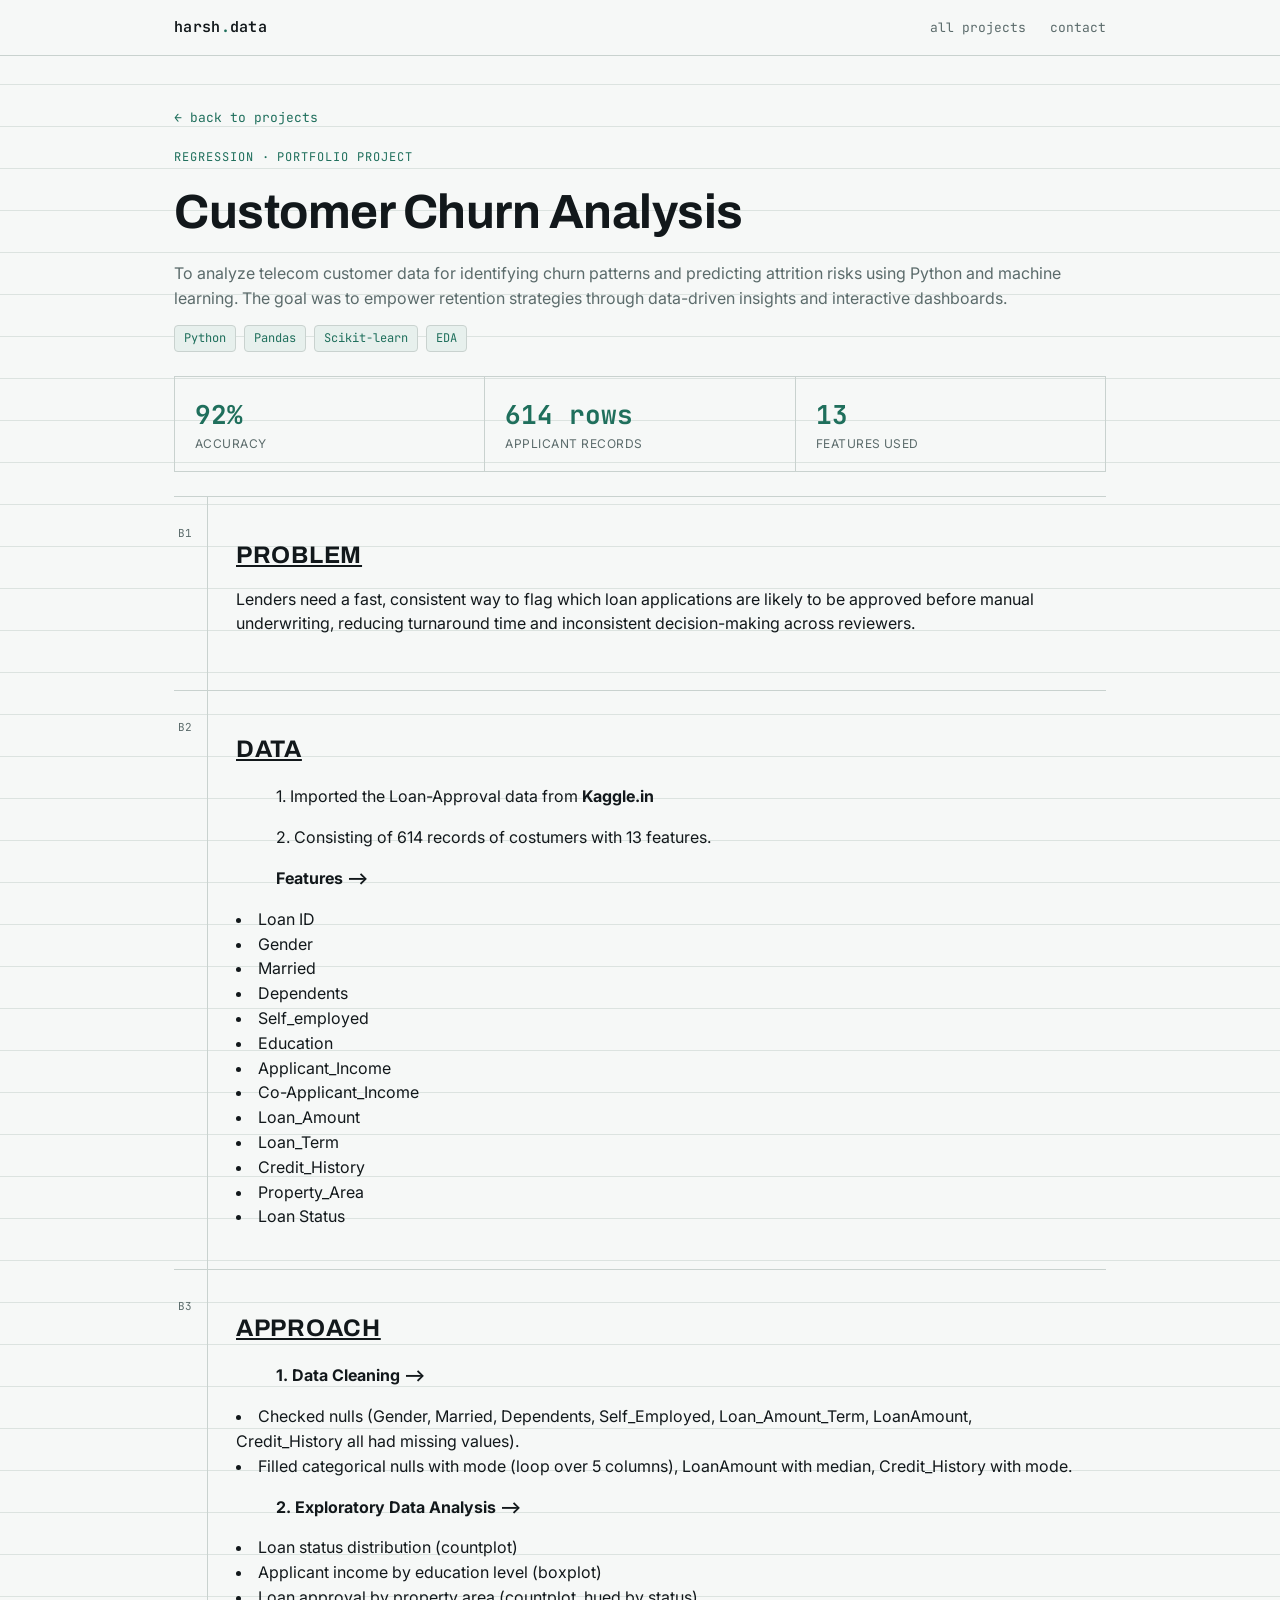
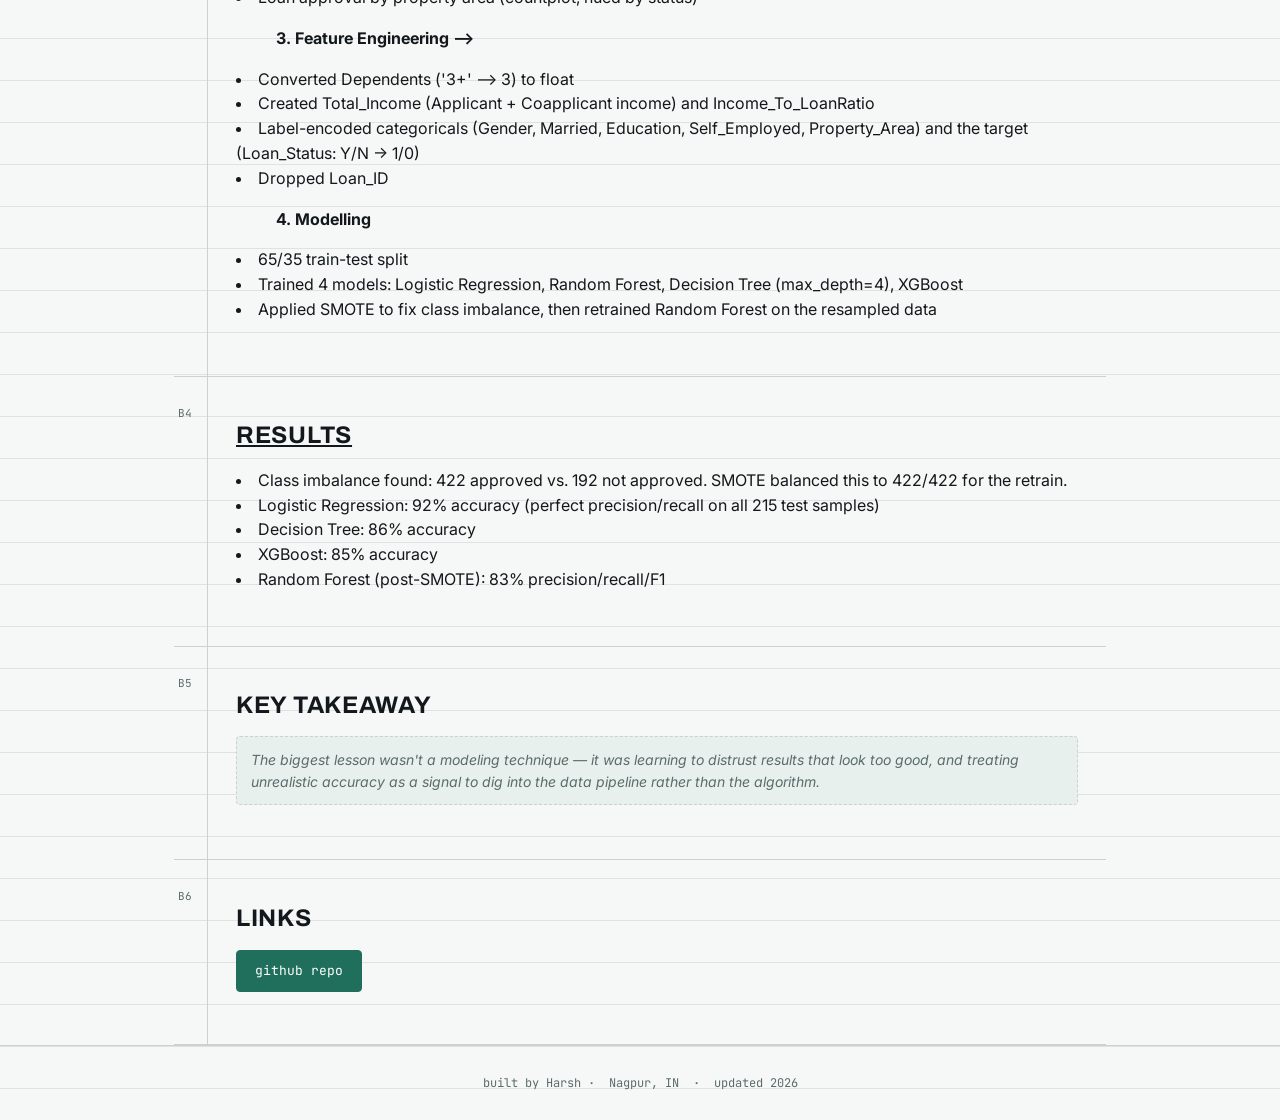
==== projects/customer-churn-analysis.html @ cf3ce02c "adding projects" ====
<!DOCTYPE html>
<html lang="en">
<head>
<meta charset="UTF-8">
<meta name="viewport" content="width=device-width, initial-scale=1.0">
<title>Customer Churn Analysis - Harsh</title>
<link rel="preconnect" href="https://fonts.googleapis.com">
<link href="https://fonts.googleapis.com/css2?family=Archivo:wght@600;700;800&family=Inter:wght@400;500&family=JetBrains+Mono:wght@400;500;600&display=swap" rel="stylesheet">
<link rel="stylesheet" href="style.css">
</head>
<body>

<nav class="nav">
  <div class="nav-inner">
    <div class="nav-logo">harsh<span>.</span>data</div>
    <div class="nav-links">
      <a href="../index.html#projects">all projects</a>
      <a href="../index.html#contact">contact</a>
    </div>
  </div>
</nav>

<main class="sheet">

  <section class="project-hero">
    <a class="back-link" href="../index.html#projects">&larr; back to projects</a>

    <span class="eyebrow">Regression · Portfolio Project</span>
    <h1>Customer Churn Analysis</h1>
    <p class="muted">To analyze telecom customer data for identifying churn patterns and predicting attrition risks using Python and machine learning. The goal was to empower retention strategies through data-driven insights and interactive dashboards.</p>

    <div class="tags">
      <span class="tag">Python</span>
      <span class="tag">Pandas</span>
      <span class="tag">Scikit-learn</span>
      <span class="tag">EDA</span>
    </div>
  </section>

  <div class="stat-strip">
    <div class="stat">
      <div class="num">92%</div>
      <div class="label">accuracy</div>
    </div>
    <div class="stat">
      <div class="num">614 rows</div>
      <div class="label">applicant records</div>
    </div>
    <div class="stat">
      <div class="num">13</div>
      <div class="label">features used</div>
    </div>
  </div>

  <section class="row">
    <div class="row-label">B1</div>
    <div class="row-content">
      <h2><u>Problem</u></h2>
      <p>Lenders need a fast, consistent way to flag which loan applications are likely to be approved before manual underwriting, reducing turnaround time and inconsistent decision-making across reviewers.</p>
    </div>
  </section>

  <section class="row">
    <div class="row-label">B2</div>
    <div class="row-content">
      <h2><u>Data</u></h2>
      <p><ul>1. Imported the Loan-Approval data from <b>Kaggle.in</b></ul>
        <ul>2. Consisting of 614 records of costumers with 13 features.</ul>
        <ul><b>Features --></b></ul></p>
              <li>Loan ID </li>
              <li>Gender</li>
              <li>Married</li>
              <li>Dependents</li>
              <li>Self_employed</li>
              <li>Education</li>
              <li>Applicant_Income</li>
              <li>Co-Applicant_Income</li>
              <li>Loan_Amount</li>
              <li>Loan_Term</li>
              <li>Credit_History</li>
              <li>Property_Area</li>
              <li>Loan Status</li>
    </div>
  </section>

  <section class="row">
    <div class="row-label">B3</div>
    <div class="row-content">
      <h2><u>Approach</u></h2>
      <p>
        <ul><b>1. Data Cleaning --></b></ul>
      <li>Checked nulls (Gender, Married, Dependents, Self_Employed, Loan_Amount_Term, LoanAmount, Credit_History all had missing values).</li>
      <li>Filled categorical nulls with mode (loop over 5 columns), LoanAmount with median, Credit_History with mode.</li>
        
        <ul><b>2. Exploratory Data Analysis --></b></ul>
      <li>Loan status distribution (countplot)</li>
      <li>Applicant income by education level (boxplot)</li>
      <li>Loan approval by property area (countplot, hued by status)</li>
        
        <ul><b>3. Feature Engineering --></b></ul>
      <li>Converted Dependents ('3+' --> 3) to float</li>
      <li>Created Total_Income (Applicant + Coapplicant income) and Income_To_LoanRatio</li>
      <li>Label-encoded categoricals (Gender, Married, Education, Self_Employed, Property_Area) and the target (Loan_Status: Y/N → 1/0)</li>
      <li>Dropped Loan_ID</li>

        <ul><b>4. Modelling</b></ul>
      <li>65/35 train-test split</li>
      <li>Trained 4 models: Logistic Regression, Random Forest, Decision Tree (max_depth=4), XGBoost</li>
      <li>Applied SMOTE to fix class imbalance, then retrained Random Forest on the resampled data</li>
      </p>
    </div>
  </section>

  <section class="row">
    <div class="row-label">B4</div>
    <div class="row-content">
      <h2><u>Results</u></h2>
      <p>
        <li>Class imbalance found: 422 approved vs. 192 not approved. SMOTE balanced this to 422/422 for the retrain.</li>
        <li>Logistic Regression: 92% accuracy (perfect precision/recall on all 215 test samples)</li>
        <li>Decision Tree: 86% accuracy</li>
        <li>XGBoost: 85% accuracy</li>
        <li>Random Forest (post-SMOTE): 83% precision/recall/F1</li>
      </p>
    </div>
  </section>

  <section class="row">
    <div class="row-label">B5</div>
    <div class="row-content">
      <h2>Key takeaway</h2>
      <p class="placeholder">The biggest lesson wasn't a modeling technique — it was learning to distrust results that look too good, and treating unrealistic accuracy as a signal to dig into the data pipeline rather than the algorithm.</p>
    </div>
  </section>

  <section class="row">
    <div class="row-label">B6</div>
    <div class="row-content">
      <h2>Links</h2>
      <div class="tags">
        <a class="btn primary" href="https://github.com/Harshatewar08/Loan-Approval-Case-Study" target="_blank" rel="noopener">github repo</a>
      </div>
    </div>
  </section>

</main>

<footer class="footer">
  built by Harsh&nbsp;·&nbsp; Nagpur, IN &nbsp;·&nbsp; updated 2026
</footer>

</body>
</html>
---- projects/style.css ----
/* =========================================================
   HARSH — DATA ANALYST PORTFOLIO
   Design language: "the ledger" — spreadsheet/query aesthetic
   grounded in the tools this work actually lives in.
   ========================================================= */

:root {
  /* Color */
  --paper:      #F6F8F7;   /* base — cool grid-paper white, not cream */
  --paper-line: #DCE3E0;   /* faint grid lines */
  --ink:        #12181B;   /* primary text, near-black */
  --ink-soft:   #5B6B6B;   /* secondary text, slate */
  --accent:     #1F6F5C;   /* deep teal — growth / margin / analytics */
  --accent-soft:#E7F0ED;   /* teal tint for panels */
  --gold:       #C7902E;   /* amber — retail / ledger highlight, used sparingly */
  --panel:      #FFFFFF;
  --border:     #C9D2CF;

  /* Type */
  --display: "Archivo", "Arial Narrow", sans-serif;
  --body: "Inter", -apple-system, "Segoe UI", sans-serif;
  --mono: "JetBrains Mono", "Consolas", monospace;

  --row-w: 34px; /* width of the spreadsheet row-label gutter */
}

* { box-sizing: border-box; }

html { scroll-behavior: smooth; }

body {
  margin: 0;
  background:
    linear-gradient(var(--paper-line) 1px, transparent 1px) 0 0 / 100% 42px,
    var(--paper);
  color: var(--ink);
  font-family: var(--body);
  line-height: 1.55;
  font-size: 16px;
}

a { color: var(--accent); text-decoration: none; }
a:hover { text-decoration: underline; }
a:focus-visible, button:focus-visible { outline: 2px solid var(--accent); outline-offset: 3px; }

img { max-width: 100%; }

/* ---------- Layout shell ---------- */
.sheet {
  max-width: 980px;
  margin: 0 auto;
  padding: 0 24px;
}

/* ---------- Nav ---------- */
.nav {
  border-bottom: 1px solid var(--border);
  background: var(--paper);
  position: sticky;
  top: 0;
  z-index: 10;
}
.nav-inner {
  max-width: 980px;
  margin: 0 auto;
  padding: 16px 24px;
  display: flex;
  justify-content: space-between;
  align-items: center;
}
.nav-logo {
  font-family: var(--mono);
  font-weight: 600;
  font-size: 15px;
  letter-spacing: 0.02em;
}
.nav-logo span { color: var(--accent); }
.nav-links { display: flex; gap: 24px; font-family: var(--mono); font-size: 13px; }
.nav-links a { color: var(--ink-soft); }
.nav-links a:hover { color: var(--ink); text-decoration: none; }

/* ---------- Row-labeled section (the signature structural device) ----------
   Each major section carries a spreadsheet cell-reference label (A1, A2…)
   down its left edge — a real nod to how this person actually works. */
.row {
  display: grid;
  grid-template-columns: var(--row-w) 1fr;
  border-top: 1px solid var(--border);
}
.row:last-child { border-bottom: 1px solid var(--border); }
.row-label {
  font-family: var(--mono);
  font-size: 11px;
  color: var(--ink-soft);
  padding: 28px 0 28px 4px;
  border-right: 1px solid var(--border);
}
.row-content { padding: 40px 28px; }
@media (max-width: 640px) {
  .row-content { padding: 28px 16px; }
}

/* ---------- Hero / query bar ---------- */
.hero { padding: 56px 0 8px; }
.query-bar {
  font-family: var(--mono);
  font-size: 14px;
  background: var(--ink);
  color: #D7F5E9;
  border-radius: 6px;
  padding: 14px 18px;
  overflow-x: auto;
  white-space: pre;
}
.query-bar .kw { color: #7FD8B8; }
.query-bar .str { color: #F2C879; }
.query-bar .caret {
  display: inline-block;
  width: 8px;
  background: #D7F5E9;
  animation: blink 1s steps(1) infinite;
}
@keyframes blink { 50% { opacity: 0; } }
@media (prefers-reduced-motion: reduce) {
  .query-bar .caret { animation: none; }
}

.result-table {
  margin-top: 18px;
  border: 1px solid var(--border);
  background: var(--panel);
  font-family: var(--mono);
  font-size: 13px;
  overflow-x: auto;
}
.result-table table { border-collapse: collapse; width: 100%; }
.result-table th, .result-table td {
  text-align: left;
  padding: 10px 16px;
  border-bottom: 1px solid var(--paper-line);
  white-space: nowrap;
}
.result-table th { color: var(--ink-soft); font-weight: 500; font-size: 11px; text-transform: uppercase; letter-spacing: 0.04em; }
.result-table tr:last-child td { border-bottom: none; }

h1, h2, h3 {
  font-family: var(--display);
  font-weight: 700;
  letter-spacing: -0.01em;
  margin: 0 0 12px;
}
h1 { font-size: clamp(32px, 5vw, 48px); }
h2 { font-size: 24px; text-transform: uppercase; letter-spacing: 0.03em; color: var(--ink); }
h3 { font-size: 18px; }

p { margin: 0 0 14px; color: var(--ink); }
.muted { color: var(--ink-soft); }

.eyebrow {
  font-family: var(--mono);
  font-size: 12px;
  color: var(--accent);
  text-transform: uppercase;
  letter-spacing: 0.08em;
  margin-bottom: 8px;
  display: block;
}

/* ---------- Tags / pills ---------- */
.tags { display: flex; flex-wrap: wrap; gap: 8px; margin: 12px 0; }
.tag {
  font-family: var(--mono);
  font-size: 12px;
  color: var(--accent);
  background: var(--accent-soft);
  border: 1px solid var(--border);
  border-radius: 4px;
  padding: 3px 9px;
}

/* ---------- Project cards (index page grid) ---------- */
.project-grid {
  display: grid;
  grid-template-columns: repeat(auto-fit, minmax(280px, 1fr));
  gap: 1px;
  background: var(--border);
  border: 1px solid var(--border);
}
.project-card {
  background: var(--panel);
  padding: 26px;
  display: flex;
  flex-direction: column;
  gap: 10px;
  transition: background 0.15s ease;
}
.project-card:hover { background: var(--accent-soft); }
.project-card .status {
  font-family: var(--mono);
  font-size: 11px;
  text-transform: uppercase;
  letter-spacing: 0.05em;
}
.status.done { color: var(--accent); }
.status.progress { color: var(--gold); }
.project-card h3 { margin-bottom: 4px; }
.project-card p { font-size: 14px; color: var(--ink-soft); margin-bottom: 0; }
.project-card .go {
  font-family: var(--mono);
  font-size: 13px;
  margin-top: auto;
  padding-top: 8px;
}

/* ---------- Buttons ---------- */
.btn {
  display: inline-block;
  font-family: var(--mono);
  font-size: 13px;
  padding: 10px 18px;
  border: 1px solid var(--ink);
  border-radius: 4px;
  color: var(--ink);
}
.btn:hover { background: var(--ink); color: var(--paper); text-decoration: none; }
.btn.primary { background: var(--accent); border-color: var(--accent); color: #fff; }
.btn.primary:hover { background: #185848; }

/* ---------- Footer ---------- */
.footer {
  border-top: 1px solid var(--border);
  padding: 28px 24px;
  font-family: var(--mono);
  font-size: 12px;
  color: var(--ink-soft);
  text-align: center;
}

/* ---------- Project page specific ---------- */
.project-hero {
  padding: 48px 0 0;
}
.back-link {
  font-family: var(--mono);
  font-size: 13px;
  display: inline-block;
  margin-bottom: 20px;
}
.stat-strip {
  display: flex;
  gap: 0;
  border: 1px solid var(--border);
  margin: 24px 0;
  flex-wrap: wrap;
}
.stat {
  flex: 1;
  min-width: 140px;
  padding: 18px 20px;
  border-right: 1px solid var(--border);
}
.stat:last-child { border-right: none; }
.stat .num {
  font-family: var(--mono);
  font-size: 26px;
  color: var(--accent);
  font-weight: 700;
}
.stat .label { font-size: 12px; color: var(--ink-soft); text-transform: uppercase; letter-spacing: 0.04em; }

.placeholder {
  color: var(--ink-soft);
  font-style: italic;
  border: 1px dashed var(--border);
  padding: 12px 14px;
  border-radius: 4px;
  background: var(--accent-soft);
  font-size: 14px;
}
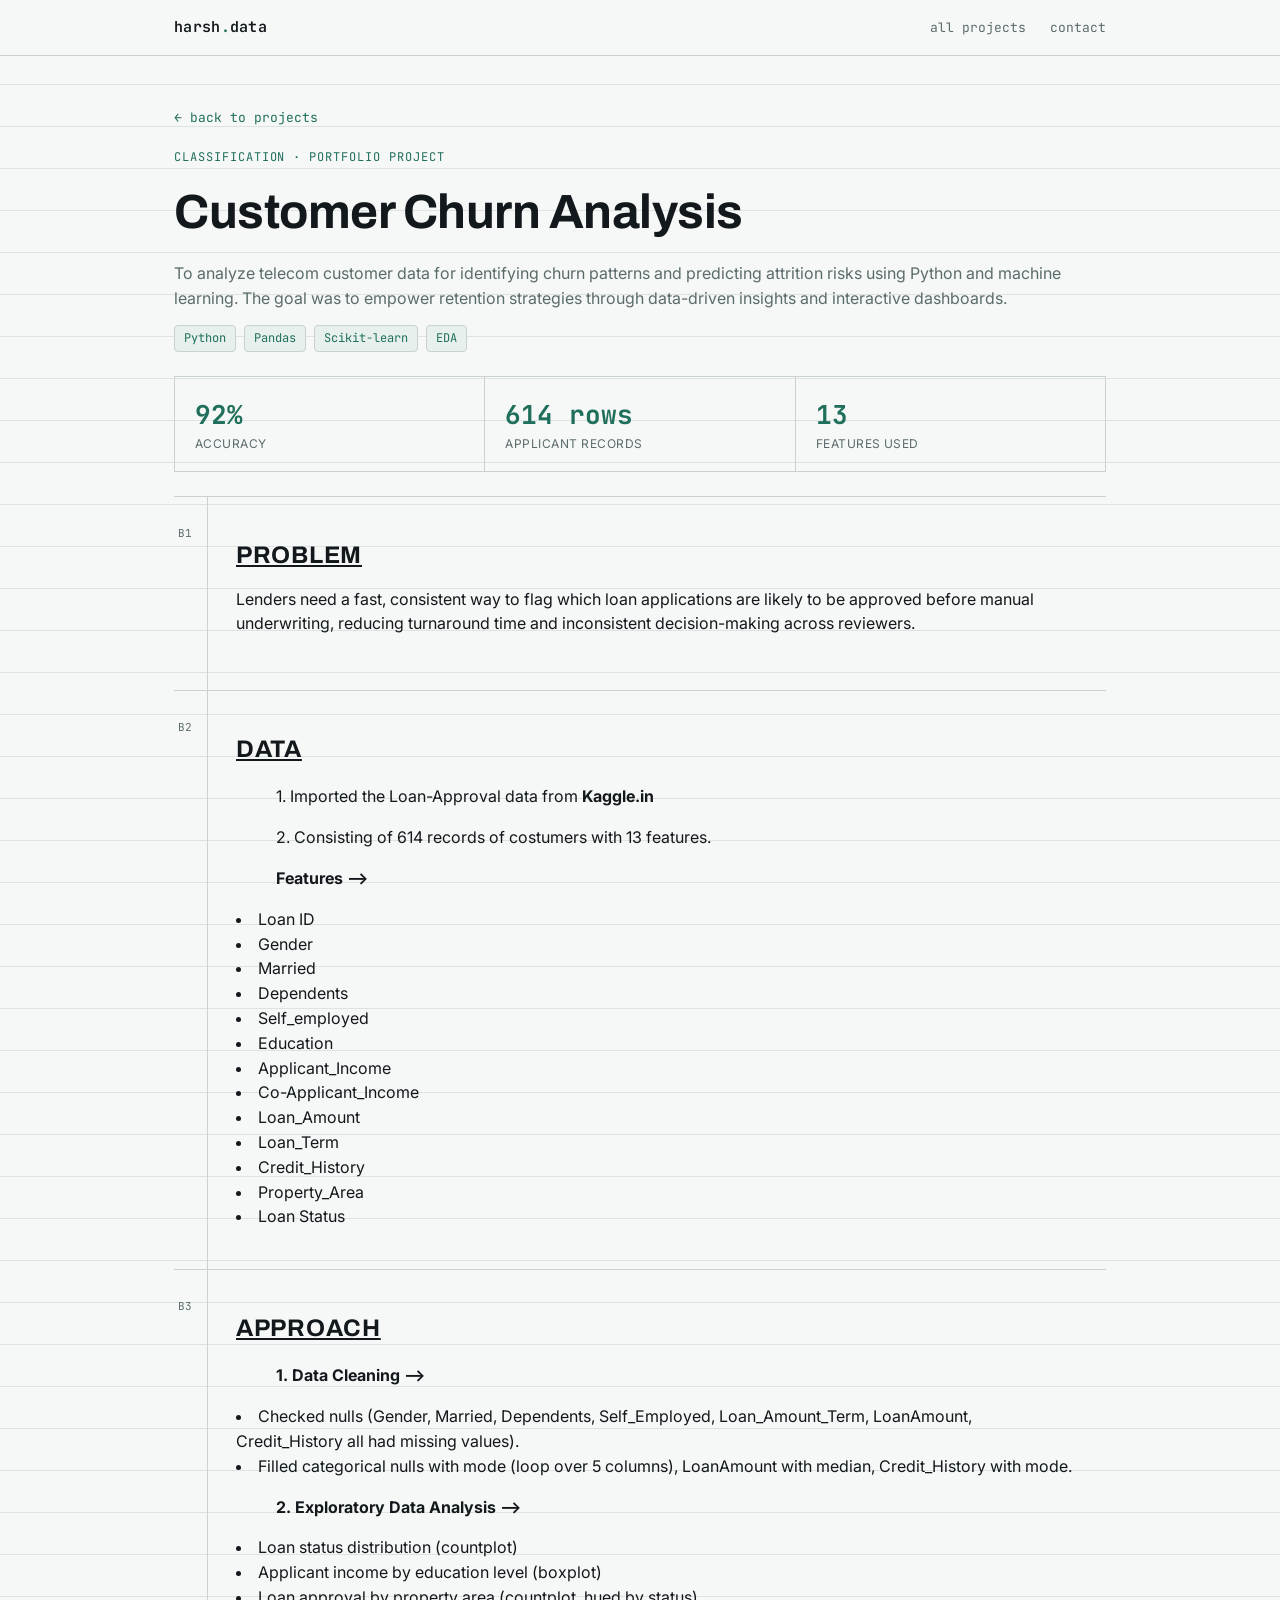
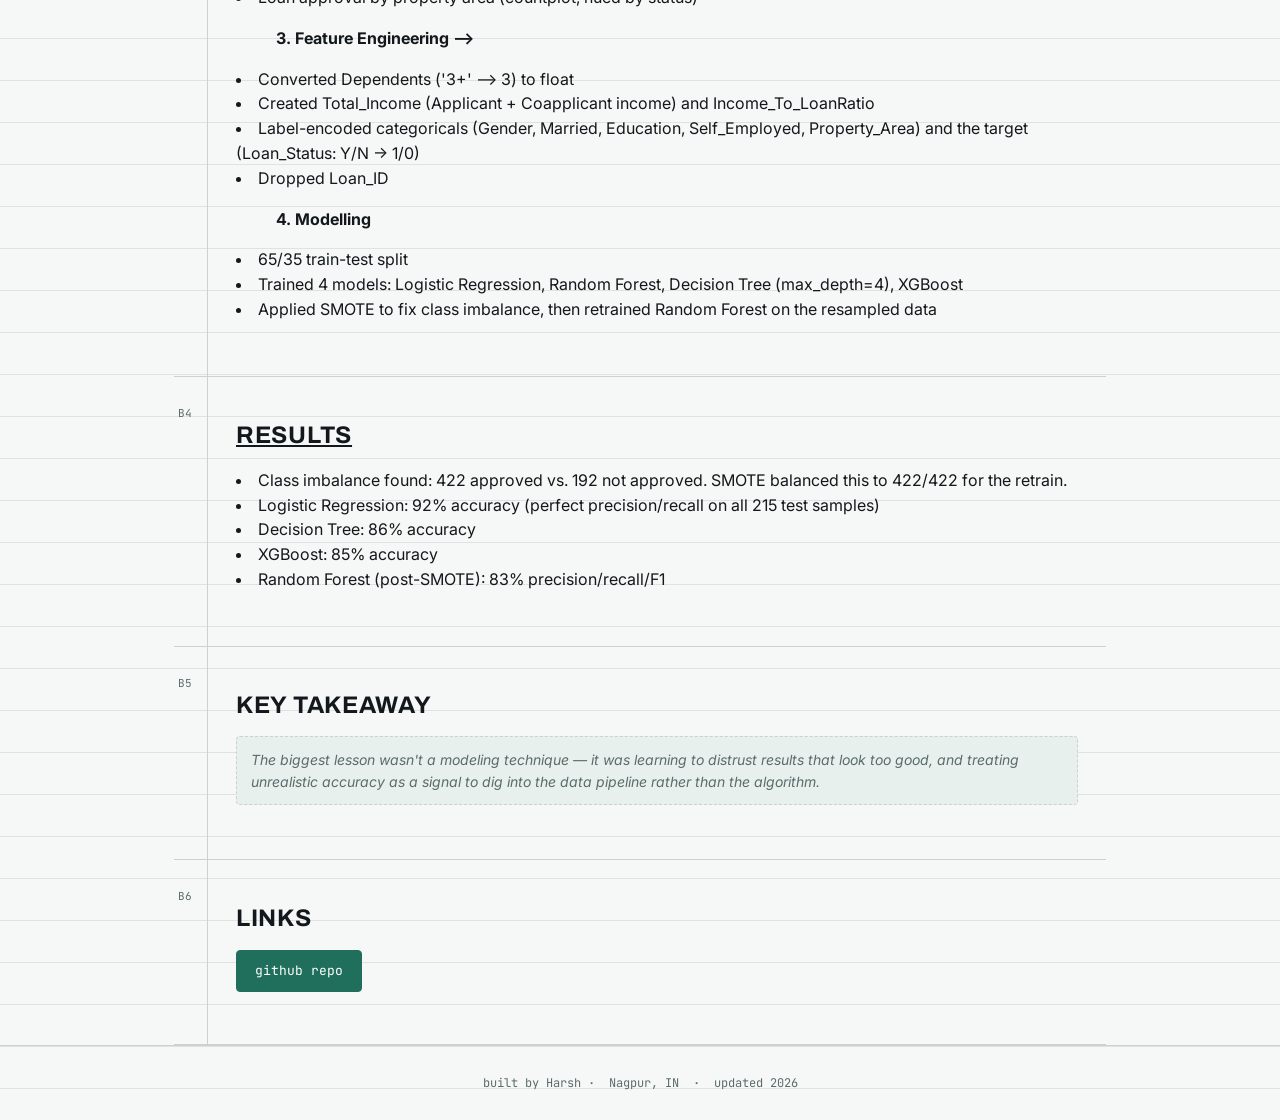
==== commit de9da965: "Deleted project for now" ====
--- a/projects/customer-churn-analysis.html
+++ b/projects/customer-churn-analysis.html
@@ -25,7 +25,7 @@
   <section class="project-hero">
     <a class="back-link" href="../index.html#projects">&larr; back to projects</a>
 
-    <span class="eyebrow">Regression · Portfolio Project</span>
+    <span class="eyebrow">Classification · Portfolio Project</span>
     <h1>Customer Churn Analysis</h1>
     <p class="muted">To analyze telecom customer data for identifying churn patterns and predicting attrition risks using Python and machine learning. The goal was to empower retention strategies through data-driven insights and interactive dashboards.</p>
 
@@ -138,7 +138,7 @@
     <div class="row-content">
       <h2>Links</h2>
       <div class="tags">
-        <a class="btn primary" href="https://github.com/Harshatewar08/Loan-Approval-Case-Study" target="_blank" rel="noopener">github repo</a>
+        <a class="btn primary" href="https://github.com/Harshatewar08/customer-churn-analysis" target="_blank" rel="noopener">github repo</a>
       </div>
     </div>
   </section>
